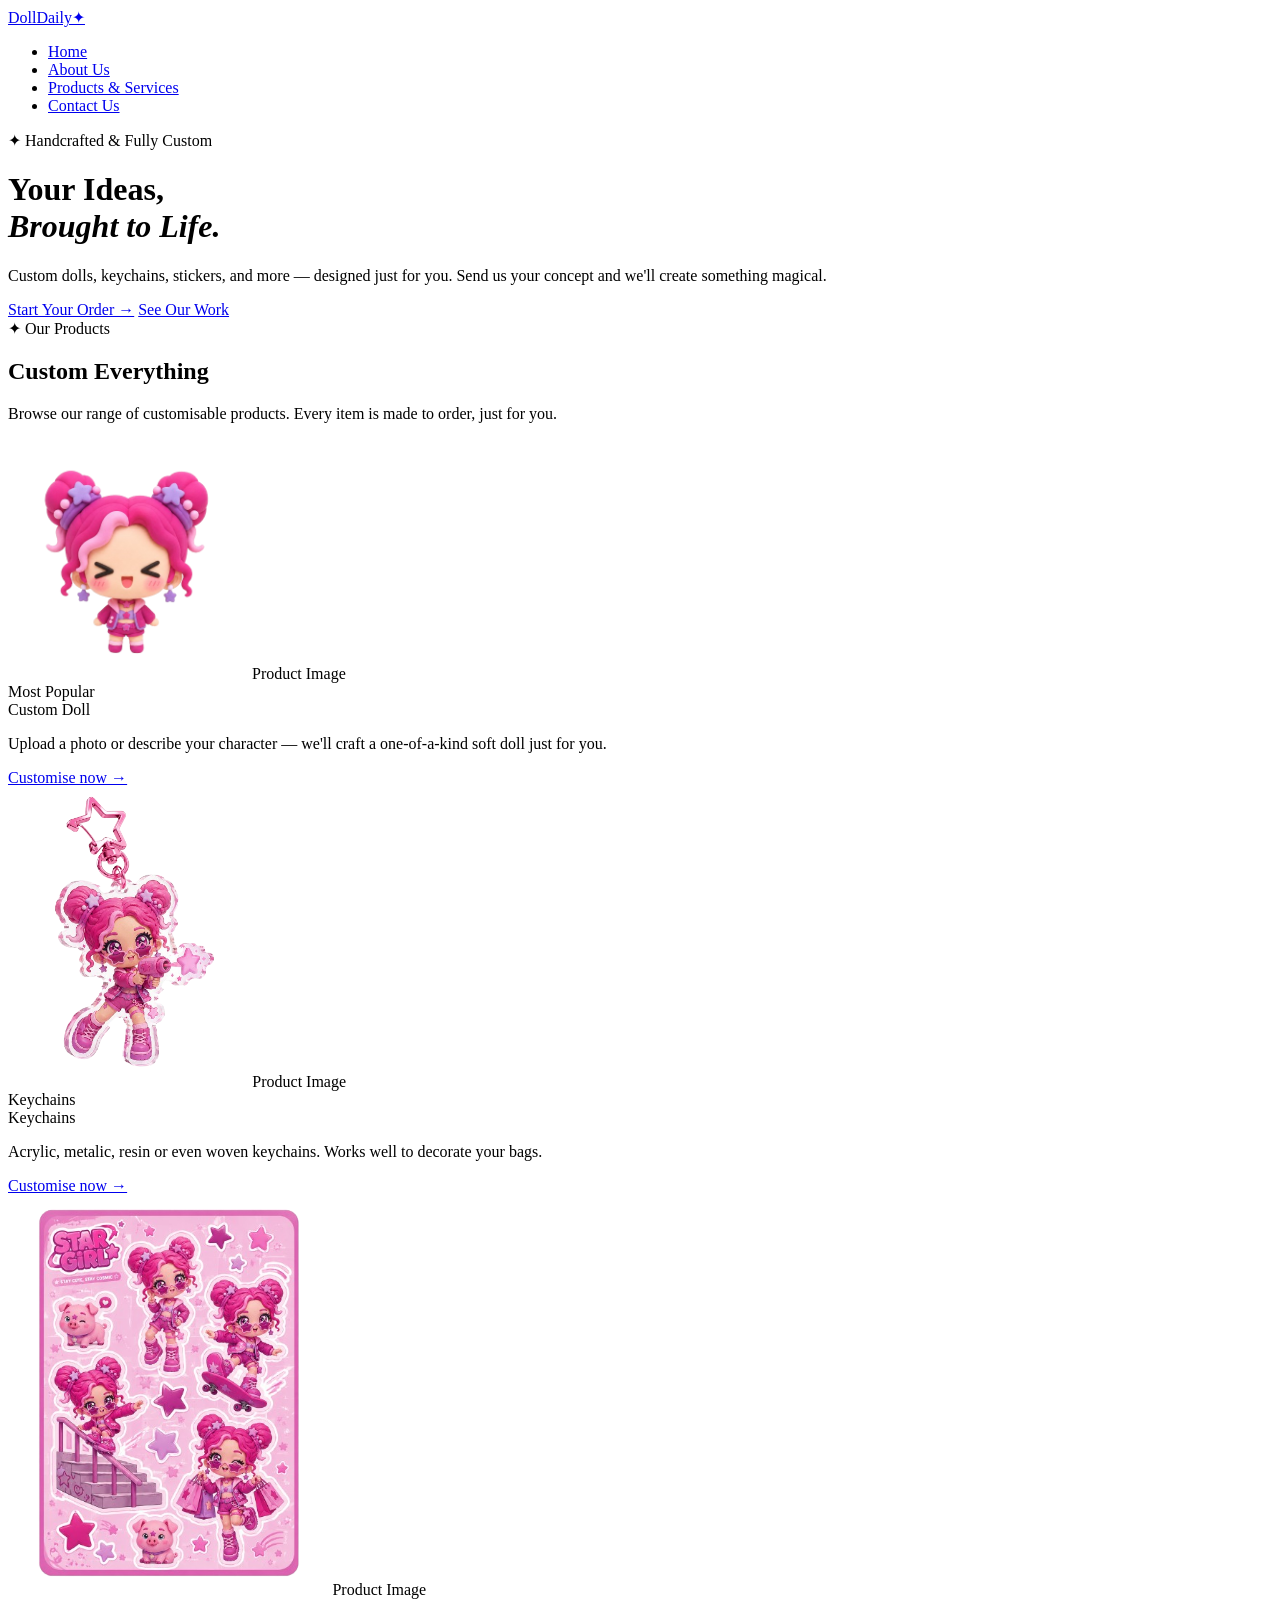
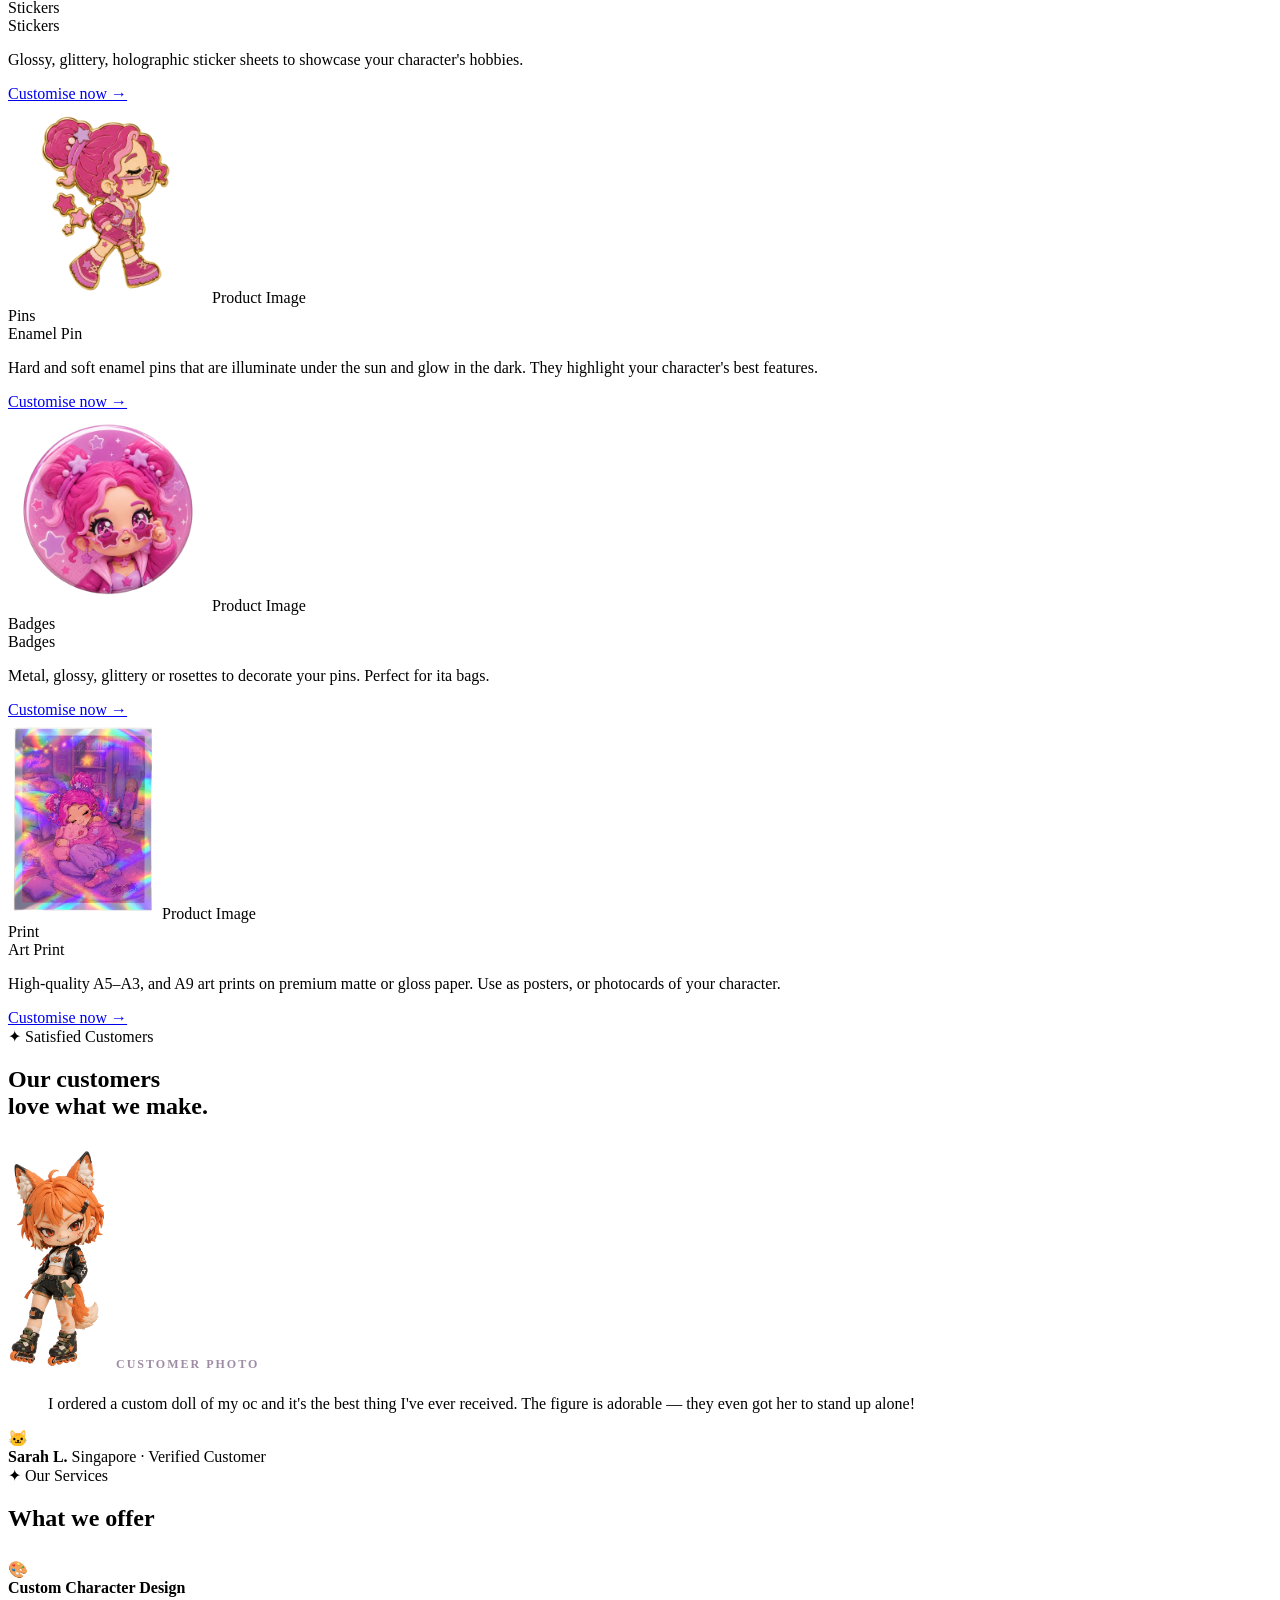
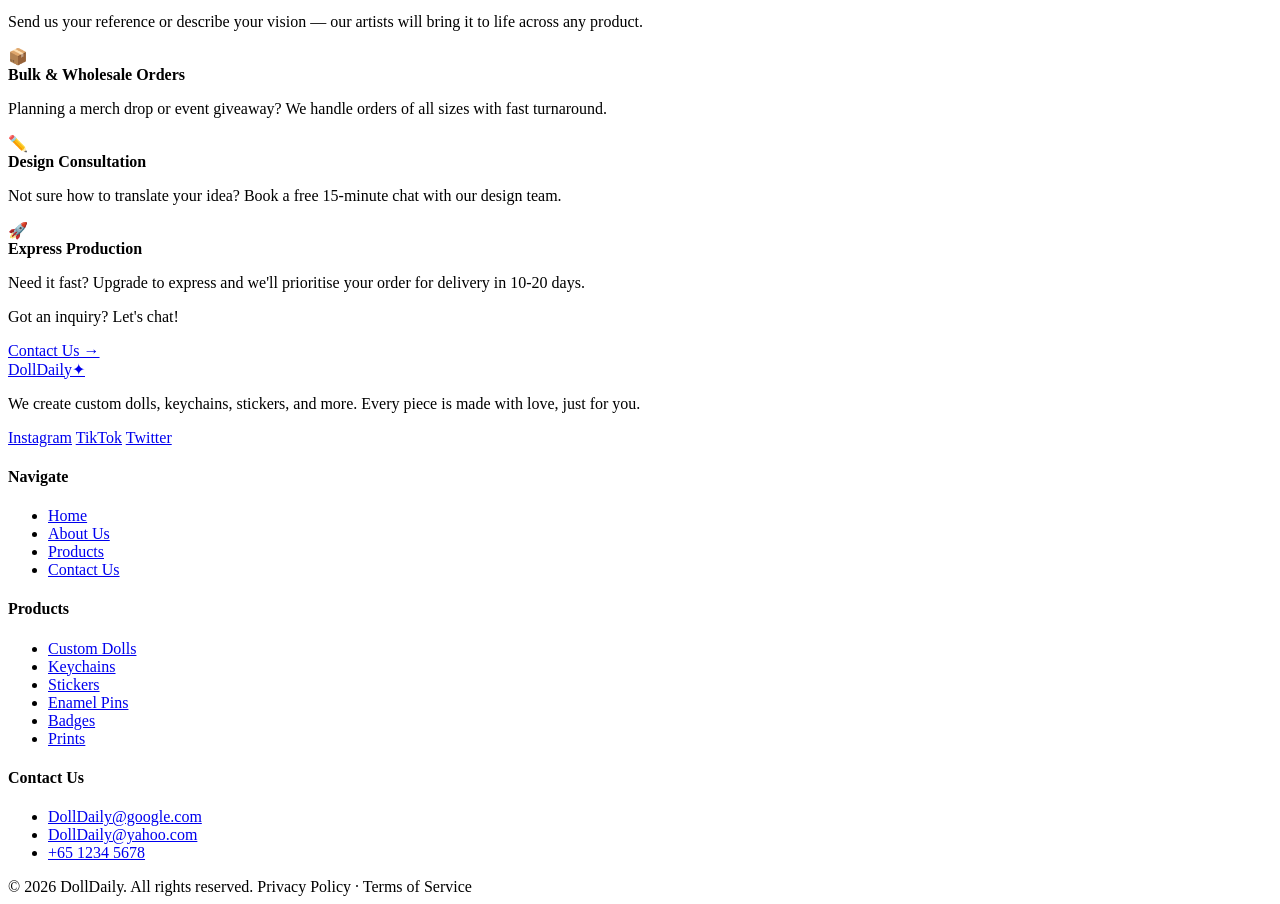
==== index.html @ 13598fcc "Update and rename Index.html to index.html" ====
<!DOCTYPE html>
<html lang="en">
<head>
  <meta charset="UTF-8" />
  <meta name="viewport" content="width=device-width, initial-scale=1.0"/>
  <title>DollDaily — Custom Dolls, Keychains & Stickers</title>
  <link href="./https://fonts.googleapis.com/css2?family=Baloo+2:wght@400;600;800&family=Nunito:wght@400;600;700&display=swap" rel="stylesheet"/>
  <link rel="stylesheet" href="./index_styles.css"/>
</head>
<body>

  <!-- ── NAV ── -->
  <nav>
    <a class="nav-logo" href="#">DollDaily<span>✦</span></a>
    <ul class="nav-links">
      <li><a href="./Home.html" class="active">Home</a></li>
      <li><a href="./About.html">About Us</a></li>
      <li><a href="./Products.html">Products & Services</a></li>
      <li><a href="./ContactUs.html">Contact Us</a></li>
    </ul>
  </nav>

  <!-- ── BANNER ── -->
  <div class="banner">
    <div class="banner-content">
      <span class="banner-tag">✦ Handcrafted &amp; Fully Custom</span>
      <h1>Your Ideas,<br/><em>Brought to Life.</em></h1>
      <p>Custom dolls, keychains, stickers, and more — designed just for you. Send us your concept and we'll create something magical.</p>
      <a class="btn-primary" href="#">Start Your Order →</a>
      <a class="btn-secondary" href="#">See Our Work</a>
    </div>
  </div>

  <!-- ── PRODUCT SLIDER ── -->
  <section class="products-section">
    <div class="product-header">
      <div>
        <span class="section-label">✦ Our Products</span>
        <h2 class="section-title">Custom Everything</h2>
        <p class="section-sub">Browse our range of customisable products. Every item is made to order, just for you.</p>
      </div>
    </div>
    <div class="all-products">
        <div class="product-card">
          <div class="product-img acc-rose">
            <div class="img-placeholder">
              <span class="emoji">
                <img src="./Images/Custom Chibi - clay.png" height="240px">
              </span>
              <span class="img-label">Product Image</span>
            </div>
          </div>
          <div class="product-info">
            <span class="product-badge">Most Popular</span>
            <div class="product-name">Custom Doll</div>
            <p class="product-desc">Upload a photo or describe your character — we'll craft a one-of-a-kind soft doll just for you.</p>
            <a class="product-cta" href="./Products.html">Customise now →</a>
          </div>
        </div>

        <!-- Card 2 — Acrylic Keychain -->
        <div class="product-card">
          <div class="product-img acc-mint">
            <div class="img-placeholder">
              <span class="emoji">
                <img src="./Images/Custom Keychain.png" height="300px">
              </span>
              <span class="img-label">Product Image</span>
            </div>
          </div>
          <div class="product-info">
            <span class="product-badge">Keychains</span>
            <div class="product-name">Keychains</div>
            <p class="product-desc">Acrylic, metalic, resin or even woven keychains. Works well to decorate your bags.</p>
            <a class="product-cta" href="./Products.html">Customise now →</a>
          </div>
        </div>

        <!-- Card 3 — Die-Cut Stickers -->
        <div class="product-card">
          <div class="product-img acc-sun">
            <div class="img-placeholder">
              <span class="emoji">
                <img src="./Images/Custom Sticker - sheet.png" height="400px">
              </span>
              <span class="img-label">Product Image</span>
            </div>
          </div>
          <div class="product-info">
            <span class="product-badge">Stickers</span>
            <div class="product-name">Stickers</div>
            <p class="product-desc">Glossy, glittery, holographic sticker sheets to showcase your character's hobbies.</p>
            <a class="product-cta" href="./Products.html">Customise now →</a>
          </div>
        </div>

        <div class="product-card">
          <div class="product-img acc-lilac">
            <div class="img-placeholder">
              <span class="emoji">
                <img src="./Images/Custom Enamel Pin - soft.png" height="200px">
              </span>
              <span class="img-label">Product Image</span>
            </div>
          </div>
          <div class="product-info">
            <span class="product-badge">Pins</span>
            <div class="product-name">Enamel Pin</div>
            <p class="product-desc">Hard and soft enamel pins that are illuminate under the sun and glow in the dark. They highlight your character's best features.</p>
            <a class="product-cta" href="./Products.html">Customise now →</a>
          </div>
        </div>
        <div class="product-card">
          <div class="product-img acc-rose">
            <div class="img-placeholder">
              <span class="emoji">
                <img src="./Images/Custom Badge - glossy.png" height="200px">
              </span>
              <span class="img-label">Product Image</span>
            </div>
          </div>
          <div class="product-info">
            <span class="product-badge">Badges</span>
            <div class="product-name">Badges</div>
            <p class="product-desc">Metal, glossy, glittery or rosettes to decorate your pins. Perfect for ita bags.</p>
            <a class="product-cta" href="./Products.html">Customise now →</a>
          </div>
        </div>
        <div class="product-card">
          <div class="product-img acc-mint">
            <div class="img-placeholder">
              <span class="emoji">
                <img src="./Images/Custom Print - holographic.png" height="200px">
              </span>
              <span class="img-label">Product Image</span>
            </div>
          </div>
          <div class="product-info">
            <span class="product-badge">Print</span>
            <div class="product-name">Art Print</div>
            <p class="product-desc">High-quality A5–A3, and A9 art prints on premium matte or gloss paper. Use as posters, or photocards of your character.</p>
            <a class="product-cta" href="./Products.html">Customise now →</a>
          </div>
        </div>

    </div>

    <div class="slider-dots" id="sliderDots"></div>
  </section>

  <section class="story-section">
    <div class="two-col">

      <!-- Success Story -->
      <div>
        <span class="section-label">✦ Satisfied Customers </span>
        <h2 class="section-title" style="margin-bottom:28px;">Our customers<br/>love what we make.</h2>

        <div class="story-card">
          <div class="story-img-placeholder">
            <span style="font-size:3rem;">
              <img src="Images/Review - Custom doll.png" height="220px">
            </span>
            <span style="font-size:.75rem; font-weight:700; letter-spacing:2px; color:rgba(61,26,75,.5); text-transform:uppercase;">Customer Photo</span>
          </div>
          <div class="story-body">
            <blockquote>
              I ordered a custom doll of my oc and it's the best thing I've ever received. The figure is adorable — they even got her to stand up alone!
            </blockquote>
            <div class="story-author">
              <div class="avatar">🐱</div>
              <div class="author-info">
                <strong>Sarah L.</strong>
                <span>Singapore · Verified Customer</span>
              </div>
            </div>
          </div>
        </div>

        <div class="story-extra">
          <div class="placeholder-bar" style="width:90%"></div>
          <div class="placeholder-bar" style="width:75%"></div>
          <div class="placeholder-bar"></div>
        </div>
      </div>

      <!-- Services + Contact CTA -->
      <div>
        <span class="section-label">✦ Our Services</span>
        <h2 class="section-title" style="margin-bottom:28px;">What we offer</h2>

        <div class="services-col">

          <div class="service-card">
            <div class="service-icon ic-rose">🎨</div>
            <div class="service-text">
              <strong>Custom Character Design</strong>
              <p>Send us your reference or describe your vision — our artists will bring it to life across any product.</p>
            </div>
          </div>

          <div class="service-card">
            <div class="service-icon ic-mint">📦</div>
            <div class="service-text">
              <strong>Bulk &amp; Wholesale Orders</strong>
              <p>Planning a merch drop or event giveaway? We handle orders of all sizes with fast turnaround.</p>
            </div>
          </div>

          <div class="service-card">
            <div class="service-icon ic-lilac">✏️</div>
            <div class="service-text">
              <strong>Design Consultation</strong>
              <p>Not sure how to translate your idea? Book a free 15-minute chat with our design team.</p>
            </div>
          </div>

          <div class="service-card">
            <div class="service-icon ic-sun">🚀</div>
            <div class="service-text">
              <strong>Express Production</strong>
              <p>Need it fast? Upgrade to express and we'll prioritise your order for delivery in 10-20 days.</p>
            </div>
          </div>

          <div class="services-cta">
            <p>Got an inquiry? Let's chat!</p>
            <a href="ContactUs.html">Contact Us →</a>
          </div>

        </div>
      </div>

    </div>
  </div>
  </section>

  <!-- ── FOOTER ── -->
  <footer>
    <div class="footer-grid">

      <div class="footer-brand">
        <a class="nav-logo" href="#">DollDaily<span>✦</span></a>
        <p>We create custom dolls, keychains, stickers, and more. Every piece is made with love, just for you.</p>
        <div class="footer-socials">
          <a class="social-chip" href="#">Instagram</a>
          <a class="social-chip" href="#">TikTok</a>
          <a class="social-chip" href="#">Twitter</a>
        </div>
      </div>

      <div class="footer-col">
        <h4>Navigate</h4>
        <ul>
          <li><a href="./Home.html">Home</a></li>
          <li><a href="./About.html">About Us</a></li>
          <li><a href="./Products.html">Products</a></li>
          <li><a href="./ContactUs.html">Contact Us</a></li>
        </ul>
      </div>

      <div class="footer-col">
        <h4>Products</h4>
        <ul>
          <li><a href="./Products.html">Custom Dolls</a></li>
          <li><a href="./Products.html">Keychains</a></li>
          <li><a href="./Products.html">Stickers</a></li>
          <li><a href="./Products.html">Enamel Pins</a></li>
          <li><a href="./Products.html">Badges</a></li>
          <li><a href="./Products.html">Prints</a></li>
        </ul>
      </div>

      <div class="footer-col">
        <h4>Contact Us</h4>
        <ul>
          <li><a href="mailto:DollDaily@google.com">DollDaily@google.com</a></li>
          <li><a href="mailto:DollDaily@yahoo.com">DollDaily@yahoo.com</a></li>
          <li><a href="#">+65 1234 5678</a></li>
        </ul>
      </div>

    </div>

    <div class="footer-bottom">
      <span>© 2026 DollDaily. All rights reserved.</span>
      <span>Privacy Policy · Terms of Service</span>
    </div>
  </footer>

</body>
</html>
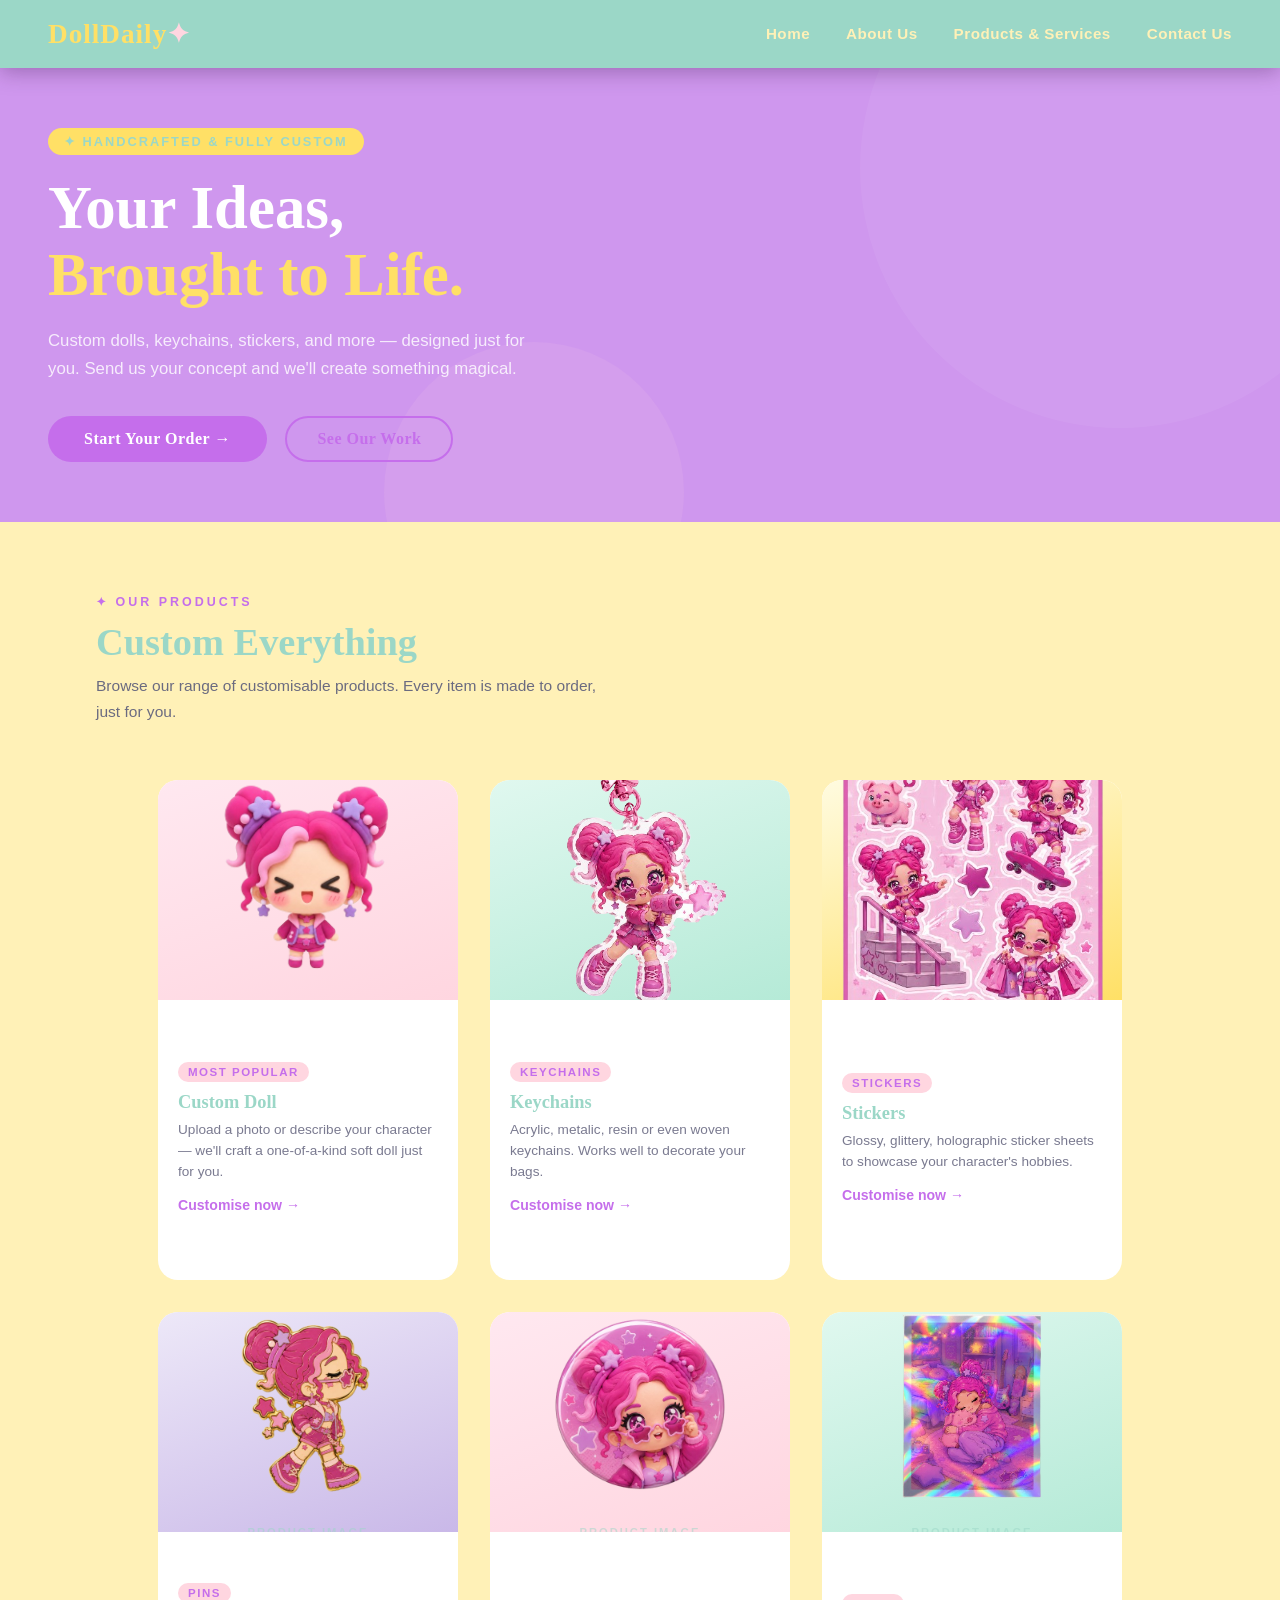
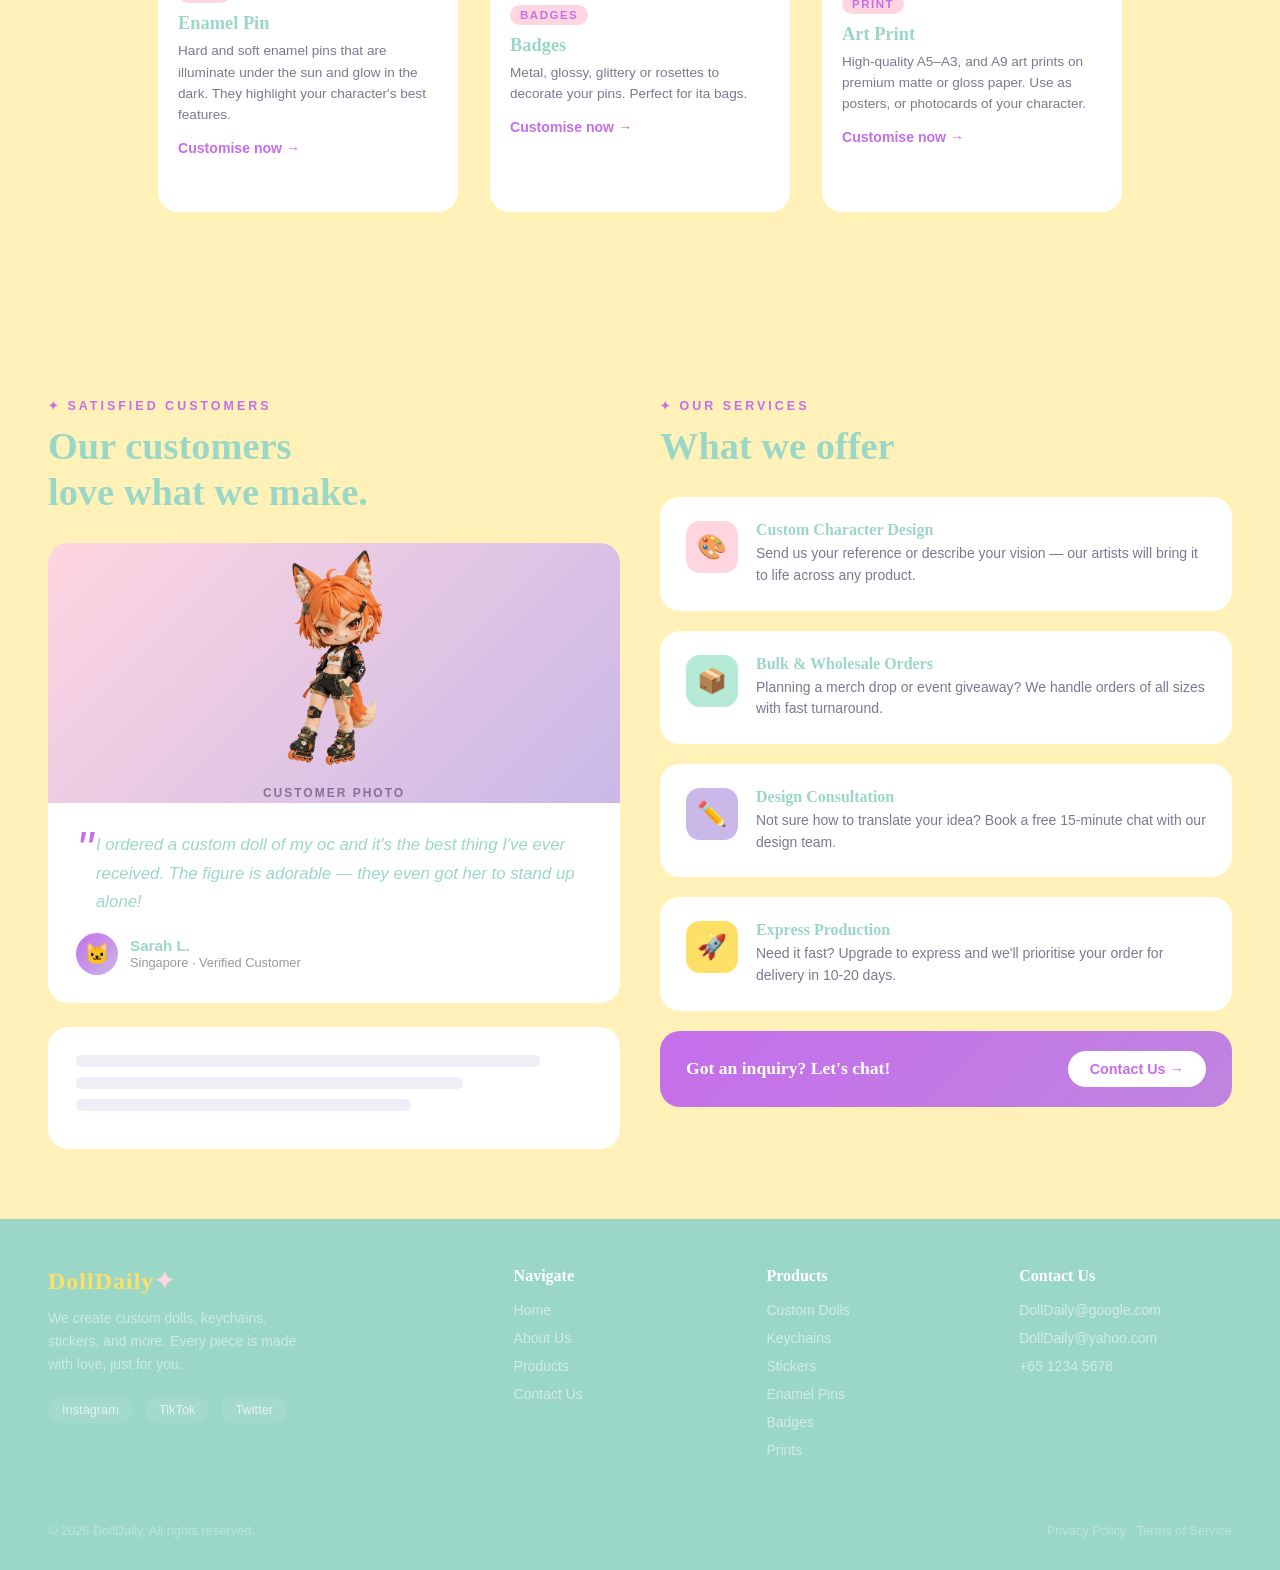
==== commit afcfe869: "Rename Index.html to index.html" ====
--- a/index.html
+++ b/index.html
@@ -5,7 +5,7 @@
   <meta name="viewport" content="width=device-width, initial-scale=1.0"/>
   <title>DollDaily — Custom Dolls, Keychains & Stickers</title>
   <link href="./https://fonts.googleapis.com/css2?family=Baloo+2:wght@400;600;800&family=Nunito:wght@400;600;700&display=swap" rel="stylesheet"/>
-  <link rel="stylesheet" href="./index_styles.css"/>
+  <link rel="stylesheet" href="./Home_styles.css"/>
 </head>
 <body>
 
--- a/Home_styles.css
+++ b/Home_styles.css
@@ -0,0 +1,634 @@
+/* =========================================================
+   Dollify — Custom Dolls, Keychains & Stickers
+   styles.css
+   ========================================================= */
+
+*, *::before, *::after { box-sizing: border-box; margin: 0; padding: 0; }
+
+/* ── TOKENS ── */
+:root {
+  --cream: #fff1b7;
+  --blush: #FFD6E0;
+  --rose:  #c56eeb;
+  --plum:  #9bd7c7;
+  --lilac: #C9B8E8;
+  --mint:  #B5EAD7;
+  --sun:   #FFE066;
+  --ink:   #9bd7c7;
+  --card-radius: 20px;
+}
+
+html { scroll-behavior: smooth; }
+
+body {
+  font-family: 'Nunito', sans-serif;
+  background: var(--cream);
+  color: var(--ink);
+  overflow-x: hidden;
+}
+
+/* ── NAV ── */
+nav {
+  display: flex;
+  align-items: center;
+  justify-content: space-between;
+  padding: 18px 48px;
+  background: var(--plum);
+  position: sticky;
+  top: 0;
+  z-index: 100;
+  box-shadow: 0 4px 20px rgba(61, 26, 75, .35);
+}
+
+.nav-logo {
+  font-family: 'Baloo 2', cursive;
+  font-weight: 800;
+  font-size: 1.7rem;
+  color: var(--sun);
+  letter-spacing: 1px;
+  text-decoration: none;
+}
+
+.nav-logo span { color: var(--blush); }
+
+.nav-links {
+  display: flex;
+  gap: 36px;
+  list-style: none;
+}
+
+.nav-links a {
+  color: var(--cream);
+  text-decoration: none;
+  font-weight: 600;
+  font-size: .95rem;
+  letter-spacing: .5px;
+  transition: color .2s;
+  position: relative;
+}
+
+.nav-links a::after {
+  position: absolute;
+  left: 0;
+  bottom: -4px;
+  width: 0;
+  height: 2px;
+  background: var(--rose);
+  transition: width .25s;
+}
+
+.nav-links a:hover { color: var(--sun); }
+.nav-links a:hover::after { width: 100%; }
+
+/* ── BANNER ── */
+.banner {
+  background: #cf97ee;
+  min-height: 380px;
+  display: flex;
+  align-items: center;
+  padding: 60px 48px;
+  position: relative;
+  overflow: hidden;
+}
+
+.banner::before {
+  content: '';
+  position: absolute;
+  width: 520px;
+  height: 520px;
+  border-radius: 50%;
+  background: rgba(255, 255, 255, .05);
+  top: -160px;
+  right: -100px;
+}
+
+.banner::after {
+  content: '';
+  position: absolute;
+  width: 300px;
+  height: 300px;
+  border-radius: 50%;
+  background: rgba(255, 214, 224, .1);
+  bottom: -120px;
+  left: 30%;
+}
+
+.banner-content {
+  max-width: 600px;
+  z-index: 1;
+  animation: fadeUp .7s ease both;
+}
+
+.banner-tag {
+  display: inline-block;
+  background: var(--sun);
+  color: var(--plum);
+  font-weight: 700;
+  font-size: .8rem;
+  letter-spacing: 2px;
+  text-transform: uppercase;
+  padding: 6px 16px;
+  border-radius: 100px;
+  margin-bottom: 20px;
+}
+
+.banner h1 {
+  font-family: 'Baloo 2', cursive;
+  font-size: clamp(2.4rem, 5vw, 3.8rem);
+  font-weight: 800;
+  color: #fff;
+  line-height: 1.1;
+  margin-bottom: 18px;
+}
+
+.banner h1 em {
+  font-style: normal;
+  color: var(--sun);
+}
+
+.banner p {
+  color: rgba(255, 255, 255, .82);
+  font-size: 1.05rem;
+  line-height: 1.7;
+  margin-bottom: 32px;
+  max-width: 480px;
+}
+
+.btn-primary {
+  display: inline-block;
+  background: var(--rose);
+  color: #fff;
+  font-family: 'Baloo 2', cursive;
+  font-weight: 700;
+  font-size: 1rem;
+  padding: 14px 36px;
+  border-radius: 100px;
+  text-decoration: none;
+  letter-spacing: .5px;
+  transition: transform .2s, box-shadow .2s;
+}
+
+.btn-primary:hover {
+  transform: translateY(-3px);
+}
+
+.btn-secondary {
+  display: inline-block;
+  background: transparent;
+  border: 2px solid var(--rose);
+  color: var(--rose);
+  font-family: 'Baloo 2', cursive;
+  font-weight: 700;
+  font-size: 1rem;
+  padding: 12px 30px;
+  border-radius: 100px;
+  text-decoration: none;
+  letter-spacing: .5px;
+  transition: all .2s;
+  margin-left: 14px;
+}
+
+.btn-secondary:hover {
+  background: var(--rose);
+  color: #fff;
+}
+
+/* ── SECTION WRAPPER ── */
+section { padding: 70px 48px; }
+
+.section-label {
+  display: inline-block;
+  font-size: .78rem;
+  font-weight: 700;
+  letter-spacing: 3px;
+  text-transform: uppercase;
+  color: var(--rose);
+  margin-bottom: 10px;
+}
+
+.section-title {
+  font-family: 'Baloo 2', cursive;
+  font-size: clamp(1.8rem, 3vw, 2.6rem);
+  font-weight: 800;
+  color: var(--plum);
+  margin-bottom: 8px;
+  line-height: 1.2;
+}
+
+.section-sub {
+  color: #6b6b80;
+  font-size: .97rem;
+  max-width: 520px;
+  line-height: 1.65;
+}
+
+.product-header {
+  padding: 0 48px 40px;
+  display: flex;
+  align-items: center;
+  justify-content: space-between;
+  flex-wrap: wrap;
+  flex-direction: row;
+  gap: 20px;
+}
+
+.all-products{
+  display: flex;
+  flex-wrap: wrap;
+  flex-direction: row;
+  justify-content: center;
+  align-items: center;
+}
+
+/* ── PRODUCT CARDS ── */
+.product-card {
+  background: #fff;
+  border-radius: var(--card-radius);
+  overflow: hidden;
+  width: 300px;
+  margin: 1rem;
+  display: flex;
+  flex-direction: row;
+  flex-wrap: wrap;
+  justify-content: center;
+  height: 500px;
+}
+
+
+.product-img {
+  width: 100%;
+  height: 220px;
+  display: flex;
+  align-items: center;
+  justify-content: center;
+  font-size: 4rem;
+  overflow: hidden;
+  flex-wrap: wrap;
+
+  
+}
+
+.product-img .img-placeholder {
+  width: 100%;
+  height: 100%;
+  display: flex;
+  flex-direction: column;
+  align-items: center;
+  justify-content: center;
+  gap: 8px;
+}
+
+.product-img .emoji { font-size: 3.2rem; }
+
+.img-label {
+  font-size: .7rem;
+  font-weight: 700;
+  letter-spacing: 2px;
+  text-transform: uppercase;
+  opacity: .5;
+}
+
+/* Card colour accent strips */
+.acc-rose  { background: linear-gradient(160deg, #FFE8F0 0%, #FFD6E0 100%); }
+.acc-mint  { background: linear-gradient(160deg, #E0F8EF 0%, #B5EAD7 100%); }
+.acc-lilac { background: linear-gradient(160deg, #EDE8F8 0%, #C9B8E8 100%); }
+.acc-sun   { background: linear-gradient(160deg, #FFFBE0 0%, #FFE066 100%); }
+
+.product-info { padding: 18px 20px 22px; }
+
+.product-badge {
+  display: inline-block;
+  background: var(--blush);
+  color: var(--rose);
+  font-size: .72rem;
+  font-weight: 700;
+  letter-spacing: 1.5px;
+  text-transform: uppercase;
+  padding: 4px 10px;
+  border-radius: 100px;
+  margin-bottom: 10px;
+}
+
+.product-name {
+  font-family: 'Baloo 2', cursive;
+  font-size: 1.15rem;
+  font-weight: 700;
+  color: var(--plum);
+  margin-bottom: 6px;
+}
+
+.product-desc {
+  font-size: .85rem;
+  color: #7a7a90;
+  line-height: 1.55;
+  margin-bottom: 14px;
+}
+
+.product-cta {
+  display: inline-flex;
+  align-items: center;
+  gap: 6px;
+  color: var(--rose);
+  font-weight: 700;
+  font-size: .88rem;
+  text-decoration: none;
+  transition: gap .2s;
+}
+
+.product-cta:hover { gap: 10px; }
+
+/* Slider dots */
+.slider-dots {
+  display: flex;
+  justify-content: center;
+  gap: 8px;
+  margin-top: 28px;
+}
+
+.dot {
+  width: 8px;
+  height: 8px;
+  border-radius: 100px;
+  background: rgba(255, 255, 255, .3);
+  cursor: pointer;
+  transition: all .25s;
+}
+
+.dot.active {
+  background: var(--rose);
+  width: 24px;
+}
+
+.two-col {
+  display: grid;
+  grid-template-columns: 1fr 1fr;
+  gap: 40px;
+  align-items: start;
+}
+
+.story-section { background: var(--cream); }
+
+.story-card {
+  background: #fff;
+  border-radius: var(--card-radius);
+  overflow: hidden;
+}
+
+.story-img-placeholder {
+  width: 100%;
+  height: 260px;
+  background: linear-gradient(135deg, #FFD6E0, #C9B8E8);
+  display: flex;
+  align-items: center;
+  justify-content: center;
+  flex-direction: column;
+  gap: 8px;
+  font-size: 3rem;
+}
+
+.story-body { padding: 28px; }
+
+.story-body blockquote {
+  font-size: 1.05rem;
+  font-style: italic;
+  color: var(--plum);
+  line-height: 1.7;
+  margin-bottom: 16px;
+  position: relative;
+  padding-left: 20px;
+}
+
+.story-body blockquote::before {
+  content: '"';
+  position: absolute;
+  left: 0;
+  top: -6px;
+  font-size: 3rem;
+  color: var(--rose);
+  line-height: 1;
+}
+
+.story-author {
+  display: flex;
+  align-items: center;
+  gap: 12px;
+}
+
+.avatar {
+  width: 42px;
+  height: 42px;
+  border-radius: 50%;
+  background: linear-gradient(135deg, var(--rose), var(--lilac));
+  display: flex;
+  align-items: center;
+  justify-content: center;
+  font-size: 1.3rem;
+}
+
+.author-info strong {
+  font-weight: 700;
+  color: var(--plum);
+  font-size: .95rem;
+}
+
+.author-info span {
+  display: block;
+  font-size: .8rem;
+  color: #999;
+}
+
+.story-extra {
+  background: #fff;
+  border-radius: var(--card-radius);
+  padding: 28px;
+  margin-top: 24px;
+}
+
+.placeholder-bar {
+  height: 12px;
+  background: #f0edf6;
+  border-radius: 100px;
+  margin-bottom: 10px;
+}
+
+.placeholder-bar:last-child { width: 65%; }
+
+/* ── SERVICES ── */
+.services-col { display: flex; flex-direction: column; gap: 20px; }
+
+.service-card {
+  background: #fff;
+  border-radius: var(--card-radius);
+  padding: 24px 26px;
+  display: flex;
+  gap: 18px;
+  align-items: flex-start;
+  transition: transform .2s, box-shadow .2s;
+}
+
+.service-card:hover {
+  transform: translateY(-4px);
+}
+
+.service-icon {
+  width: 52px;
+  height: 52px;
+  border-radius: 14px;
+  display: flex;
+  align-items: center;
+  justify-content: center;
+  font-size: 1.5rem;
+  flex-shrink: 0;
+}
+
+.ic-rose  { background: var(--blush); }
+.ic-mint  { background: var(--mint); }
+.ic-lilac { background: var(--lilac); }
+.ic-sun   { background: var(--sun); }
+
+.service-text strong {
+  display: block;
+  font-family: 'Baloo 2', cursive;
+  font-weight: 700;
+  color: var(--plum);
+  font-size: 1rem;
+  margin-bottom: 4px;
+}
+
+.service-text p {
+  font-size: .875rem;
+  color: #7a7a90;
+  line-height: 1.55;
+}
+
+.services-cta {
+  padding: 20px 26px;
+  background: linear-gradient(135deg, var(--rose), #bf84df);
+  border-radius: var(--card-radius);
+  display: flex;
+  align-items: center;
+  justify-content: space-between;
+  gap: 16px;
+}
+
+.services-cta p {
+  font-family: 'Baloo 2', cursive;
+  font-weight: 700;
+  font-size: 1.1rem;
+  color: #fff;
+}
+
+.services-cta a {
+  white-space: nowrap;
+  background: #fff;
+  color: var(--rose);
+  font-weight: 700;
+  font-size: .9rem;
+  padding: 10px 22px;
+  border-radius: 100px;
+  text-decoration: none;
+  transition: transform .2s;
+}
+
+.services-cta a:hover { transform: scale(1.05); }
+
+/* ── FOOTER ── */
+footer {
+  background: var(--ink);
+  color: rgba(255, 255, 255, .65);
+  padding: 48px 48px 32px;
+}
+
+.footer-grid {
+  display: grid;
+  grid-template-columns: 2fr 1fr 1fr 1fr;
+  gap: 40px;
+  margin-bottom: 40px;
+}
+
+.footer-brand .nav-logo { font-size: 1.5rem; }
+
+.footer-brand p {
+  margin-top: 12px;
+  font-size: .875rem;
+  line-height: 1.65;
+  max-width: 260px;
+  color: rgba(255, 255, 255, .5);
+}
+
+.footer-socials {
+  display: flex;
+  gap: 12px;
+  margin-top: 20px;
+}
+
+.social-chip {
+  background: rgba(255, 255, 255, .08);
+  border-radius: 100px;
+  padding: 6px 14px;
+  font-size: .8rem;
+  color: rgba(255, 255, 255, .7);
+  text-decoration: none;
+  transition: background .2s;
+}
+
+.social-chip:hover {
+  background: var(--rose);
+  color: #fff;
+}
+
+.footer-col h4 {
+  font-family: 'Baloo 2', cursive;
+  font-weight: 700;
+  color: #fff;
+  font-size: 1rem;
+  margin-bottom: 16px;
+}
+
+.footer-col ul {
+  list-style: none;
+  display: flex;
+  flex-direction: column;
+  gap: 10px;
+}
+
+.footer-col ul a {
+  color: rgba(255, 255, 255, .55);
+  text-decoration: none;
+  font-size: .875rem;
+  transition: color .2s;
+}
+
+.footer-col ul a:hover { color: var(--rose); }
+
+.footer-bottom {
+  padding-top: 24px;
+  display: flex;
+  justify-content: space-between;
+  align-items: center;
+  font-size: .8rem;
+  color: rgba(255, 255, 255, .35);
+}
+
+/* ── ANIMATIONS ── */
+@keyframes fadeUp {
+  from { opacity: 0; transform: translateY(30px); }
+  to   { opacity: 1; transform: translateY(0); }
+}
+
+/* ── RESPONSIVE ── */
+@media (max-width: 900px) {
+  nav       { padding: 16px 24px; }
+  section   { padding: 50px 24px; }
+  .banner   { padding: 50px 24px; }
+  .slider-header { padding: 0 24px 30px; }
+  .slider-track  { padding: 0 24px; }
+  .two-col  { grid-template-columns: 1fr; }
+  .footer-grid { grid-template-columns: 1fr 1fr; }
+}
+
+@media (max-width: 580px) {
+  .nav-links { display: none; }
+  .footer-grid { grid-template-columns: 1fr; }
+  .footer-bottom { flex-direction: column; gap: 10px; text-align: center; }
+}
